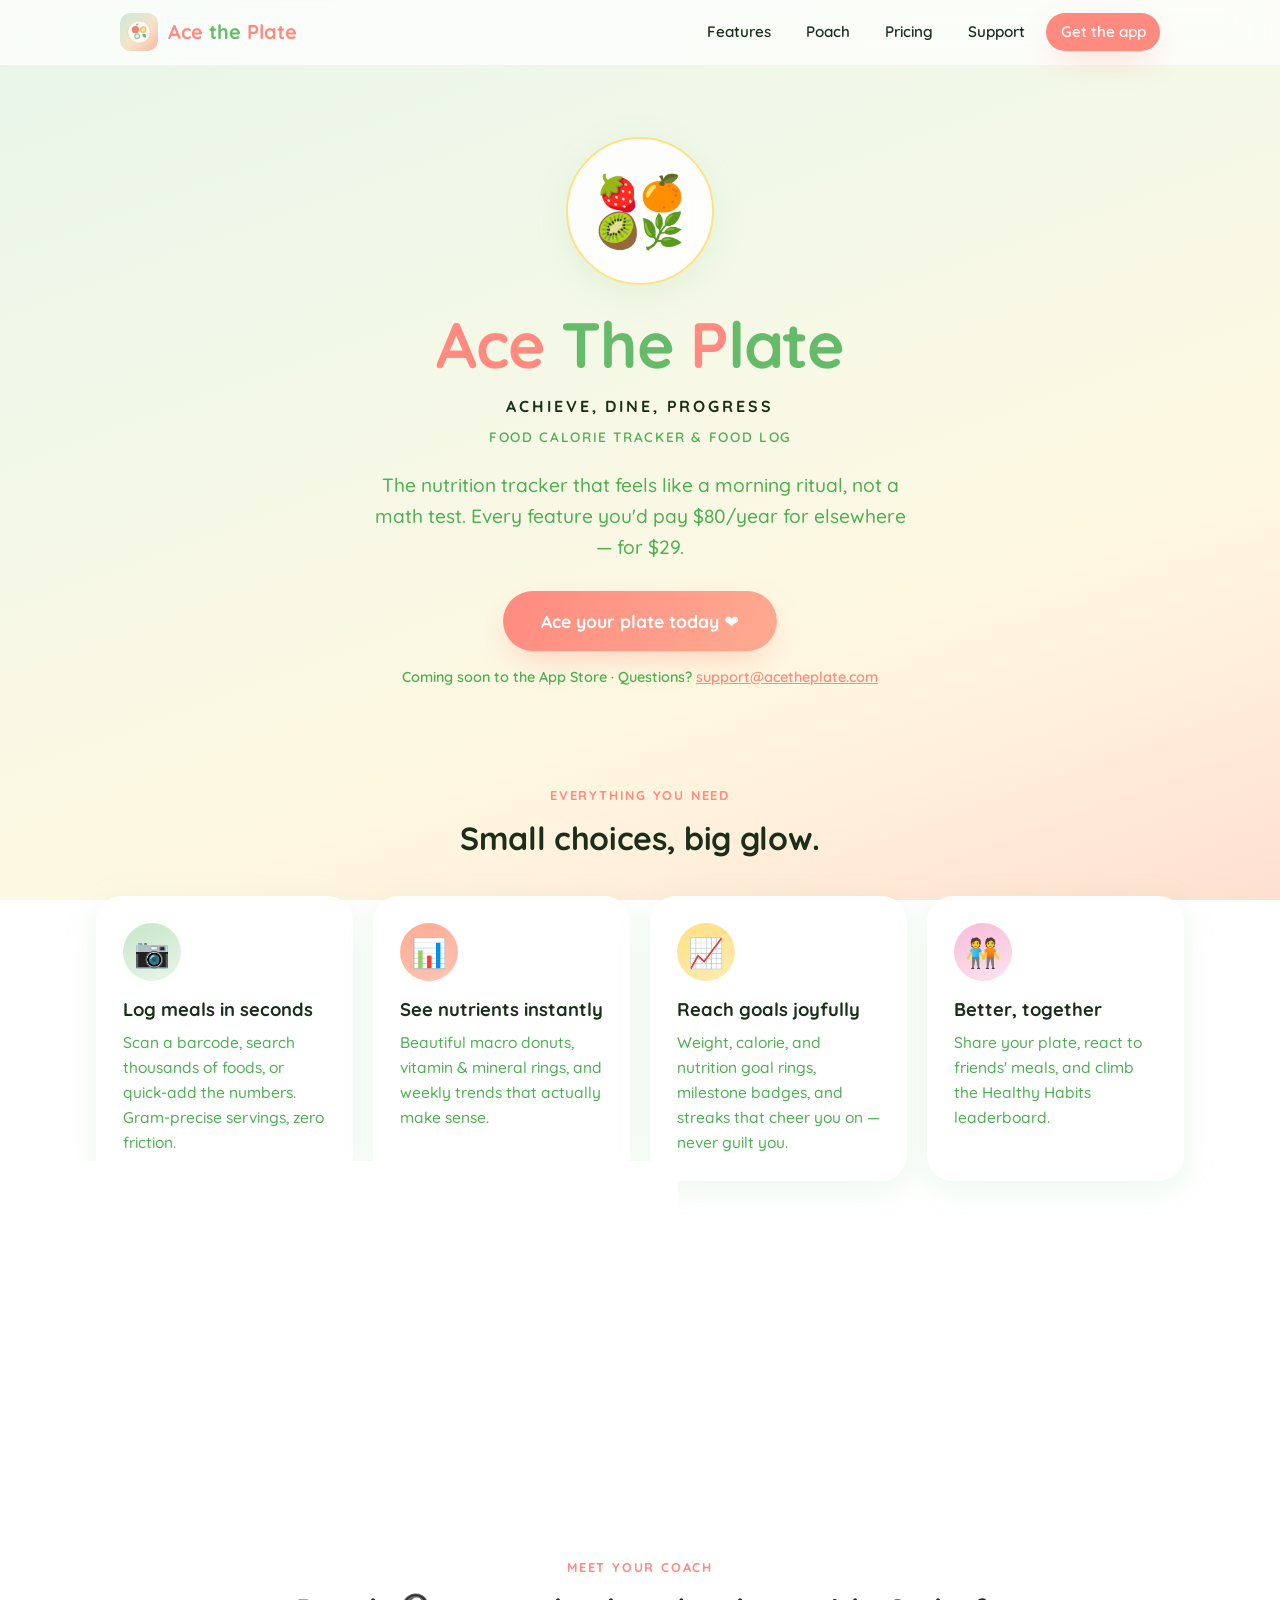
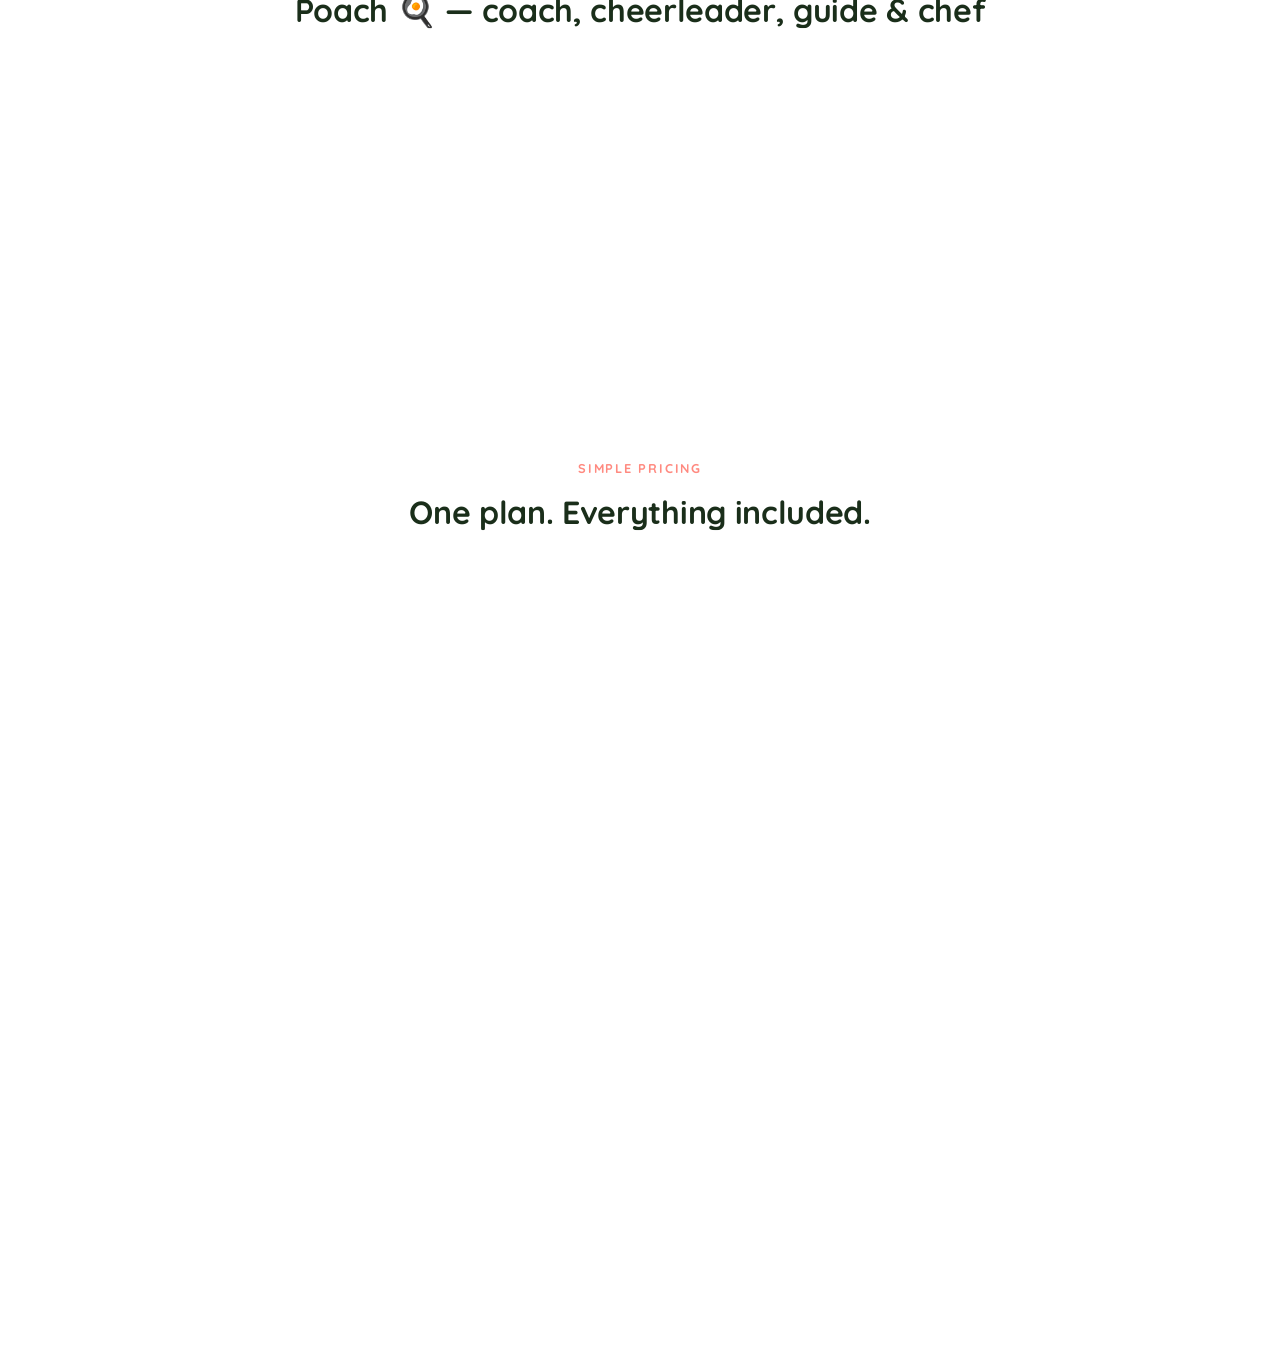
==== index.html @ fb05ac9e "Ace the Plate landing site + GitHub Pages deploy Landing page, Privacy Policy, Terms & Conditions, a" ====
<!doctype html>
<html lang="en">
<head>
  <meta charset="UTF-8" />
  <meta
    http-equiv="Content-Security-Policy"
    content="default-src 'self'; style-src 'self' 'unsafe-inline'; img-src 'self' data:; font-src 'self'; connect-src 'none'; script-src 'none'; base-uri 'self'; form-action 'self'; object-src 'none'"
  />
  <meta name="referrer" content="no-referrer" />
  <meta name="viewport" content="width=device-width, initial-scale=1.0" />
  <title>Ace the Plate — Achieve, Dine, Progress</title>
  <meta name="description" content="Ace the Plate is the joyful food calorie tracker & food log. Every feature you need — barcode scanning, insights, an offline AI coach — for just $29/year." />
  <link rel="icon" type="image/svg+xml" href="icon.svg" />
  <link rel="stylesheet" href="styles.css" />
</head>
<body>
  <header class="site">
    <div class="wrap">
      <a class="brand" href="index.html">
        <img src="icon.svg" alt="" width="38" height="38" />
        <span><span class="word-ace">Ace</span> <span class="word-the">the</span> <span class="word-ace">Plate</span></span>
      </a>
      <nav class="site-nav" aria-label="Site">
        <a href="#features">Features</a>
        <a href="#poach">Poach</a>
        <a href="#pricing">Pricing</a>
        <a href="support.html">Support</a>
        <a class="cta" href="#pricing">Get the app</a>
      </nav>
    </div>
  </header>

  <main>
    <!-- Hero -->
    <section class="hero wrap">
      <div class="plate" aria-hidden="true">
        <span class="floaty">🍓</span><span class="floaty-slow">🍊</span>
        <span class="floaty-slow">🥝</span><span class="floaty">🌿</span>
      </div>
      <h1><span class="ace">Ace</span> <span class="the">The</span> <span class="ace">P</span><span class="the">late</span></h1>
      <div class="slogan">ACHIEVE, DINE, PROGRESS</div>
      <div class="sub">FOOD CALORIE TRACKER &amp; FOOD LOG</div>
      <p class="lede">The nutrition tracker that feels like a morning ritual, not a math test. Every feature you'd pay $80/year for elsewhere — for $29.</p>
      <p style="margin-top:1.8rem">
        <a class="btn-coral" href="#pricing">Ace your plate today ❤️</a>
      </p>
      <p class="store-note">Coming soon to the App&nbsp;Store · Questions? <a href="mailto:support@acetheplate.com" style="color:var(--coral)">support@acetheplate.com</a></p>
    </section>

    <!-- Features -->
    <section class="block wrap" id="features">
      <span class="kicker">EVERYTHING YOU NEED</span>
      <h2>Small choices, big glow.</h2>
      <div class="grid-3">
        <div class="glass-card feature">
          <div class="emoji tint-mint">📷</div>
          <h3>Log meals in seconds</h3>
          <p>Scan a barcode, search thousands of foods, or quick-add the numbers. Gram-precise servings, zero friction.</p>
        </div>
        <div class="glass-card feature">
          <div class="emoji tint-coral">📊</div>
          <h3>See nutrients instantly</h3>
          <p>Beautiful macro donuts, vitamin &amp; mineral rings, and weekly trends that actually make sense.</p>
        </div>
        <div class="glass-card feature">
          <div class="emoji tint-butter">📈</div>
          <h3>Reach goals joyfully</h3>
          <p>Weight, calorie, and nutrition goal rings, milestone badges, and streaks that cheer you on — never guilt you.</p>
        </div>
        <div class="glass-card feature">
          <div class="emoji tint-blossom">🧑‍🤝‍🧑</div>
          <h3>Better, together</h3>
          <p>Share your plate, react to friends' meals, and climb the Healthy Habits leaderboard.</p>
        </div>
        <div class="glass-card feature">
          <div class="emoji tint-mint">💧</div>
          <h3>The whole picture</h3>
          <p>Fiber, water, weight trends in lbs or kg — everything on one calm, glassy dashboard.</p>
        </div>
        <div class="glass-card feature">
          <div class="emoji tint-coral">🔒</div>
          <h3>Private by design</h3>
          <p>Your diary lives on your device. No ads, no trackers, no selling your data. Ever.</p>
        </div>
      </div>
    </section>

    <!-- Poach -->
    <section class="block wrap" id="poach">
      <span class="kicker">MEET YOUR COACH</span>
      <h2>Poach 🍳 — coach, cheerleader, guide &amp; chef</h2>
      <div class="glass-card" style="max-width:44rem;margin:2rem auto 0;text-align:center">
        <div style="font-size:3.4rem" class="floaty">🍳</div>
        <p style="font-weight:600;margin-top:0.8rem">
          Poach reads your day — calories left, protein gaps, hydration, streaks — and coaches you through it.
          Ask for dinner ideas, a progress check, or a pep talk.
        </p>
        <p style="font-weight:500;color:var(--leaf);margin-top:0.8rem">
          Poach runs <strong>entirely on your device</strong>. The optional AI brain is a one-time download you choose
          to install later — after that, Poach works fully offline and your conversations never leave your phone.
        </p>
      </div>
    </section>

    <!-- Pricing -->
    <section class="block wrap" id="pricing">
      <span class="kicker">SIMPLE PRICING</span>
      <h2>One plan. Everything included.</h2>
      <div class="glass-card price-card">
        <div style="font-size:2rem">🏅</div>
        <div class="price">$29</div>
        <div class="per">per year · that's about 8¢ a day</div>
        <ul>
          <li>Unlimited food logging &amp; barcode scans</li>
          <li>Full macro + micronutrient insights</li>
          <li>Poach — your offline AI coach</li>
          <li>Goals, streaks, milestones &amp; community</li>
          <li>No ads. No data selling. Ever.</li>
        </ul>
        <p><a class="btn-coral" href="mailto:support@acetheplate.com?subject=Ace%20the%20Plate%20early%20access">Join the launch list →</a></p>
        <p class="compare" style="margin-top:1rem">Comparable apps: <s>$79.99/yr</s> — the ATP&nbsp;→&nbsp;ADP play: energy in, progress out. 😉</p>
      </div>
    </section>
  </main>

  <footer class="site">
    <div class="wrap">
      <a class="brand" href="index.html">
        <img src="icon.svg" alt="" width="30" height="30" />
        <span style="font-size:1rem"><span class="word-ace">Ace</span> <span class="word-the">the</span> <span class="word-ace">Plate</span></span>
      </a>
      <nav aria-label="Legal">
        <a href="privacy.html">Privacy Policy</a>
        <a href="terms.html">Terms &amp; Conditions</a>
        <a href="support.html">Support</a>
        <a href="mailto:support@acetheplate.com">support@acetheplate.com</a>
      </nav>
      <p class="fine">© 2026 Appenstance, LLC. Achieve, Dine, Progress. Ace the Plate is a wellness tool, not a medical device — see our <a href="terms.html">Terms</a>.</p>
    </div>
  </footer>
</body>
</html>
---- styles.css ----
/* Ace the Plate — marketing site, exact app design tokens (docs/DESIGN_SYSTEM.md) */

@font-face {
  font-family: "Quicksand";
  font-style: normal;
  font-weight: 300 700;
  font-display: swap;
  src: url("fonts/quicksand-latin-var.woff2") format("woff2");
}

@font-face {
  font-family: "Fraunces";
  font-style: normal;
  font-weight: 100 900;
  font-display: swap;
  src: url("fonts/fraunces-latin-var.woff2") format("woff2");
}

:root {
  --coral: #ff8a80;
  --coral-deep: #ff7a70;
  --coral-soft: #ffab91;
  --sage: #66bb6a;
  --sage-light: #81c784;
  --ink: #1a2e1a;
  --leaf: #4caf50;
  --glass: rgba(255, 255, 255, 0.85);
  --glass-border: rgba(255, 255, 255, 0.5);
  --shadow: 0 8px 32px rgba(129, 199, 132, 0.15);
  --glow: 0 12px 34px -10px rgba(255, 138, 128, 0.45);
  --radius-card: 26px;
}

* {
  margin: 0;
  padding: 0;
  box-sizing: border-box;
}

html {
  scroll-behavior: smooth;
}

body {
  font-family: "Quicksand", ui-rounded, "SF Pro Rounded", system-ui, sans-serif;
  color: var(--ink);
  background: linear-gradient(160deg, #e8f5e9 0%, #f1f8e9 30%, #fff8e1 70%, #ffe0d0 100%);
  background-attachment: fixed;
  min-height: 100vh;
  -webkit-font-smoothing: antialiased;
  line-height: 1.6;
}

.wrap {
  max-width: 68rem;
  margin: 0 auto;
  padding: 0 1.5rem;
}

.wrap-narrow {
  max-width: 46rem;
}

/* ---------- Header ---------- */
header.site {
  position: sticky;
  top: 0;
  z-index: 20;
  backdrop-filter: blur(24px);
  -webkit-backdrop-filter: blur(24px);
  background: rgba(255, 255, 255, 0.72);
  border-bottom: 1px solid var(--glass-border);
}

header.site .wrap {
  display: flex;
  align-items: center;
  justify-content: space-between;
  padding-top: 0.8rem;
  padding-bottom: 0.8rem;
  gap: 1rem;
}

.brand {
  display: flex;
  align-items: center;
  gap: 0.6rem;
  text-decoration: none;
  font-weight: 700;
  font-size: 1.25rem;
}

.brand img {
  width: 38px;
  height: 38px;
  border-radius: 10px;
}

.brand .word-ace { color: var(--coral); }
.brand .word-the { color: var(--sage); }

nav.site-nav {
  display: flex;
  gap: 0.4rem;
  flex-wrap: wrap;
}

nav.site-nav a {
  text-decoration: none;
  color: var(--ink);
  font-weight: 600;
  font-size: 0.95rem;
  padding: 0.45rem 0.9rem;
  border-radius: 999px;
  transition: background 0.2s;
}

nav.site-nav a:hover {
  background: rgba(255, 255, 255, 0.85);
}

nav.site-nav a.cta {
  background: var(--coral);
  color: #fff;
  box-shadow: var(--glow);
}

nav.site-nav a.cta:hover {
  background: var(--coral-deep);
}

/* ---------- Hero ---------- */
.hero {
  text-align: center;
  padding: 4.5rem 0 3rem;
  position: relative;
  overflow: hidden;
}

.hero .plate {
  width: 148px;
  height: 148px;
  margin: 0 auto 1.6rem;
  border-radius: 50%;
  background: var(--glass);
  backdrop-filter: blur(24px);
  border: 2px solid #ffe082;
  box-shadow: var(--shadow);
  display: grid;
  grid-template-columns: repeat(2, auto);
  place-content: center;
  place-items: center;
  font-size: 2.2rem;
  line-height: 1.1;
  overflow: hidden;
}

.hero h1 {
  font-size: clamp(2.6rem, 7vw, 4rem);
  font-weight: 700;
  letter-spacing: -0.02em;
  line-height: 1.05;
}

.hero h1 .ace { color: var(--coral); }
.hero h1 .the { color: var(--sage); }

.hero .slogan {
  margin-top: 1rem;
  font-weight: 700;
  letter-spacing: 0.18em;
  color: var(--ink);
}

.hero .sub {
  margin-top: 0.4rem;
  font-weight: 600;
  letter-spacing: 0.12em;
  font-size: 0.85rem;
  color: var(--leaf);
}

.hero p.lede {
  max-width: 34rem;
  margin: 1.4rem auto 0;
  font-size: 1.2rem;
  font-weight: 500;
  color: var(--leaf);
}

.floaty { animation: floaty 6s ease-in-out infinite; display: inline-block; }
.floaty-slow { animation: floaty 9s ease-in-out infinite; display: inline-block; }

@keyframes floaty {
  0%, 100% { transform: translateY(0); }
  50% { transform: translateY(-9px); }
}

/* ---------- Buttons ---------- */
.btn-coral {
  display: inline-block;
  background: linear-gradient(120deg, var(--coral) 0%, var(--coral-soft) 100%);
  color: #fff;
  font-weight: 700;
  font-size: 1.1rem;
  text-decoration: none;
  padding: 1rem 2.4rem;
  border-radius: 999px;
  box-shadow: var(--glow);
  transition: transform 0.15s;
}

.btn-coral:active { transform: scale(0.97); }

.btn-outline {
  display: inline-block;
  border: 1.5px solid var(--coral);
  color: var(--coral);
  font-weight: 700;
  text-decoration: none;
  padding: 0.9rem 2rem;
  border-radius: 999px;
  background: rgba(255, 255, 255, 0.5);
}

.store-note {
  margin-top: 0.9rem;
  font-size: 0.9rem;
  font-weight: 600;
  color: var(--leaf);
}

/* ---------- Cards ---------- */
.glass-card {
  background: var(--glass);
  backdrop-filter: blur(24px);
  -webkit-backdrop-filter: blur(24px);
  border: 1px solid var(--glass-border);
  border-radius: var(--radius-card);
  box-shadow: var(--shadow);
  padding: 1.6rem;
}

.grid-3 {
  display: grid;
  grid-template-columns: repeat(auto-fit, minmax(15rem, 1fr));
  gap: 1.25rem;
  margin-top: 2rem;
}

.feature .emoji {
  width: 58px;
  height: 58px;
  border-radius: 50%;
  display: grid;
  place-items: center;
  font-size: 1.8rem;
  margin-bottom: 0.9rem;
}

.tint-mint { background: linear-gradient(160deg, #c8e6c9, #e8f5e9); }
.tint-coral { background: linear-gradient(160deg, #ffab91, #ffc4b5); }
.tint-butter { background: linear-gradient(160deg, #ffe082, #ffecb3); }
.tint-blossom { background: linear-gradient(160deg, #f8bbd9, #fce4ef); }

.feature h3 {
  font-size: 1.15rem;
  margin-bottom: 0.35rem;
}

.feature p {
  font-weight: 500;
  color: var(--leaf);
  font-size: 0.97rem;
}

/* ---------- Sections ---------- */
section.block { padding: 3rem 0; }

section.block h2 {
  font-size: 2rem;
  text-align: center;
  letter-spacing: -0.01em;
}

section.block .kicker {
  display: block;
  text-align: center;
  color: var(--coral);
  font-weight: 700;
  letter-spacing: 0.14em;
  font-size: 0.8rem;
  margin-bottom: 0.5rem;
}

/* ---------- Pricing ---------- */
.price-card {
  max-width: 30rem;
  margin: 2rem auto 0;
  text-align: center;
  position: relative;
  overflow: hidden;
}

.price-card .price {
  font-family: "Fraunces", Georgia, serif;
  font-size: 4rem;
  color: var(--coral);
  font-weight: 600;
  line-height: 1;
}

.price-card .per {
  color: var(--leaf);
  font-weight: 600;
}

.price-card ul {
  list-style: none;
  margin: 1.4rem 0;
  text-align: left;
  display: inline-block;
}

.price-card li {
  font-weight: 600;
  padding: 0.28rem 0;
}

.price-card li::before {
  content: "✓";
  display: inline-grid;
  place-items: center;
  width: 1.35rem;
  height: 1.35rem;
  margin-right: 0.55rem;
  border-radius: 50%;
  background: #c8e6c9;
  color: #2e7d32;
  font-size: 0.8rem;
}

.compare {
  font-size: 0.95rem;
  font-weight: 600;
  color: var(--leaf);
}

.compare s { opacity: 0.7; }

/* ---------- Legal pages ---------- */
.legal {
  padding: 3rem 0 4rem;
}

.legal .glass-card {
  padding: 2.2rem clamp(1.4rem, 4vw, 2.6rem);
}

.legal h1 {
  font-size: 2.2rem;
  letter-spacing: -0.01em;
  margin-bottom: 0.3rem;
}

.legal .updated {
  color: var(--leaf);
  font-weight: 600;
  margin-bottom: 1.6rem;
}

.legal h2 {
  font-size: 1.25rem;
  margin: 1.8rem 0 0.5rem;
}

.legal p, .legal li {
  font-weight: 500;
  color: #2e4e2e;
}

.legal ul { padding-left: 1.3rem; margin: 0.5rem 0; }

.legal li { margin: 0.3rem 0; }

.legal a { color: var(--coral); font-weight: 600; }

.legal .note {
  background: linear-gradient(120deg, #fff6dc, #ffecb3);
  border-radius: 18px;
  padding: 0.9rem 1.2rem;
  font-weight: 600;
  margin: 1rem 0;
}

/* ---------- FAQ ---------- */
details {
  background: var(--glass);
  border: 1px solid var(--glass-border);
  border-radius: 20px;
  box-shadow: var(--shadow);
  padding: 1rem 1.3rem;
  margin: 0.8rem 0;
}

details summary {
  font-weight: 700;
  cursor: pointer;
  list-style: none;
}

details summary::after {
  content: "＋";
  float: right;
  color: var(--coral);
  font-weight: 700;
}

details[open] summary::after { content: "－"; }

details p {
  margin-top: 0.6rem;
  font-weight: 500;
  color: #2e4e2e;
}

/* ---------- Footer ---------- */
footer.site {
  margin-top: 2rem;
  backdrop-filter: blur(24px);
  background: rgba(255, 255, 255, 0.6);
  border-top: 1px solid var(--glass-border);
  padding: 2.2rem 0 2.6rem;
}

footer.site .wrap {
  display: flex;
  flex-wrap: wrap;
  gap: 1.2rem;
  align-items: center;
  justify-content: space-between;
}

footer.site nav {
  display: flex;
  gap: 1.2rem;
  flex-wrap: wrap;
}

footer.site a {
  color: var(--ink);
  font-weight: 600;
  text-decoration: none;
  font-size: 0.95rem;
}

footer.site a:hover { color: var(--coral); }

footer.site .fine {
  width: 100%;
  font-size: 0.85rem;
  font-weight: 500;
  color: var(--leaf);
}

@media (max-width: 640px) {
  header.site .wrap { flex-direction: column; }
}
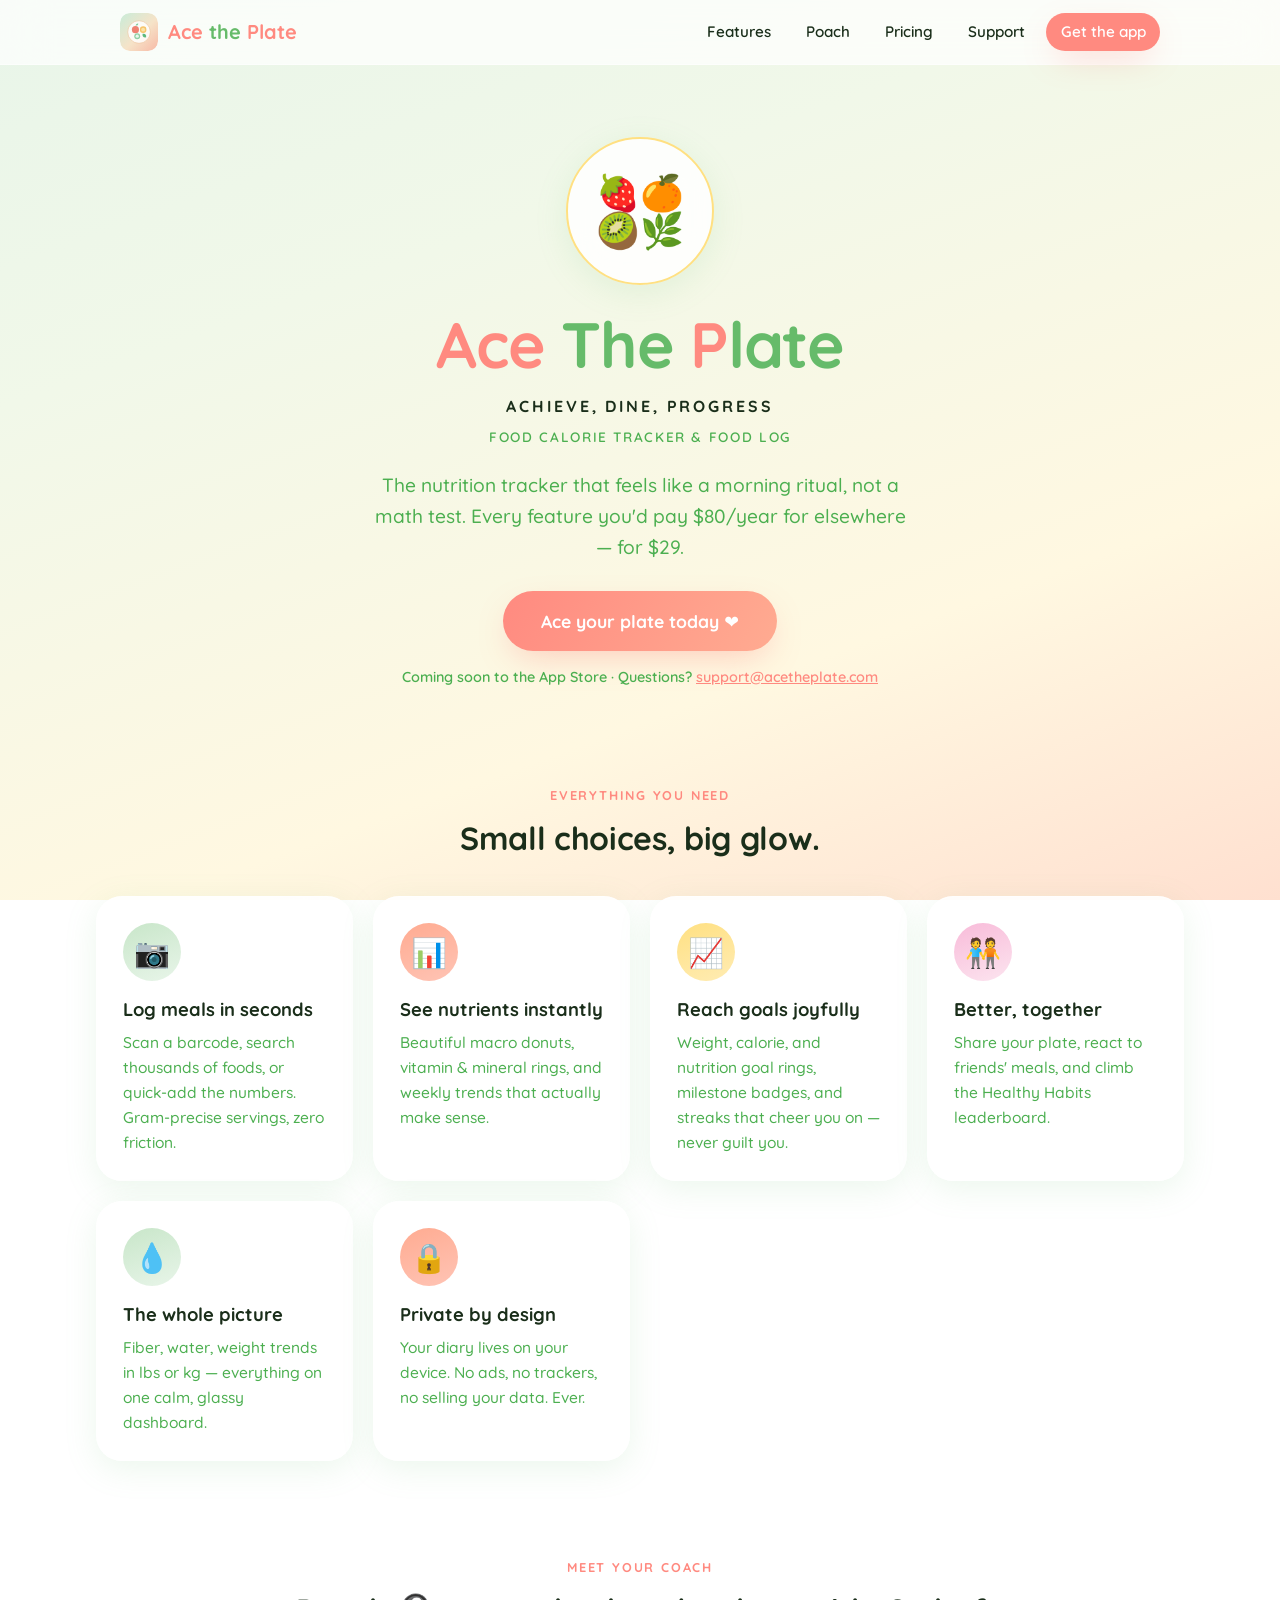
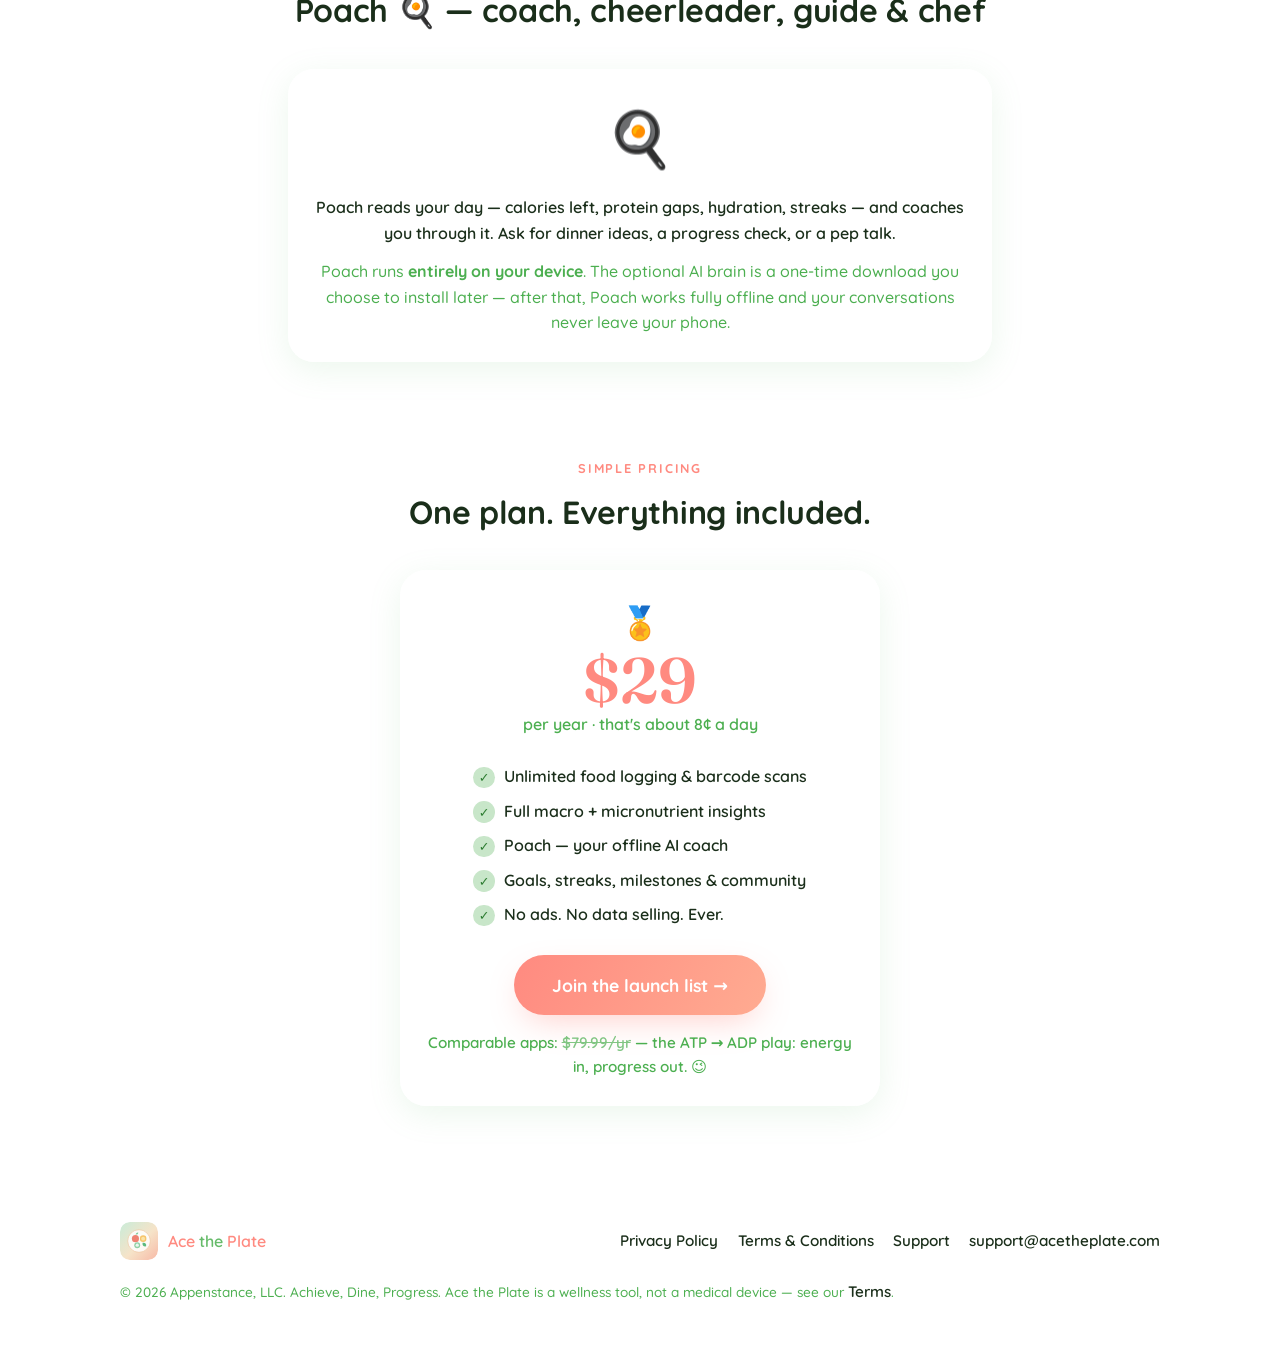
==== commit c857662b: "SEO: OG/Twitter/canonical, og-image, robots, sitemap, 404 Co-Authored-By: Claude Fable 5 <noreply@an" ====
--- a/index.html
+++ b/index.html
@@ -12,6 +12,19 @@
   <meta name="description" content="Ace the Plate is the joyful food calorie tracker & food log. Every feature you need — barcode scanning, insights, an offline AI coach — for just $29/year." />
   <link rel="icon" type="image/svg+xml" href="icon.svg" />
   <link rel="stylesheet" href="styles.css" />
+  <link rel="canonical" href="https://acetheplate.com/" />
+  <meta property="og:type" content="website" />
+  <meta property="og:site_name" content="Ace the Plate" />
+  <meta property="og:title" content="Ace the Plate — Achieve, Dine, Progress" />
+  <meta property="og:description" content="The joyful food calorie tracker & food log. Barcode scanning, nutrition insights, an offline AI coach — for just $29/year." />
+  <meta property="og:url" content="https://acetheplate.com/" />
+  <meta property="og:image" content="https://acetheplate.com/og-image.png" />
+  <meta property="og:image:width" content="1200" />
+  <meta property="og:image:height" content="630" />
+  <meta name="twitter:card" content="summary_large_image" />
+  <meta name="twitter:title" content="Ace the Plate — Achieve, Dine, Progress" />
+  <meta name="twitter:description" content="The joyful food calorie tracker & food log. Barcode scanning, nutrition insights, an offline AI coach — for just $29/year." />
+  <meta name="twitter:image" content="https://acetheplate.com/og-image.png" />
 </head>
 <body>
   <header class="site">
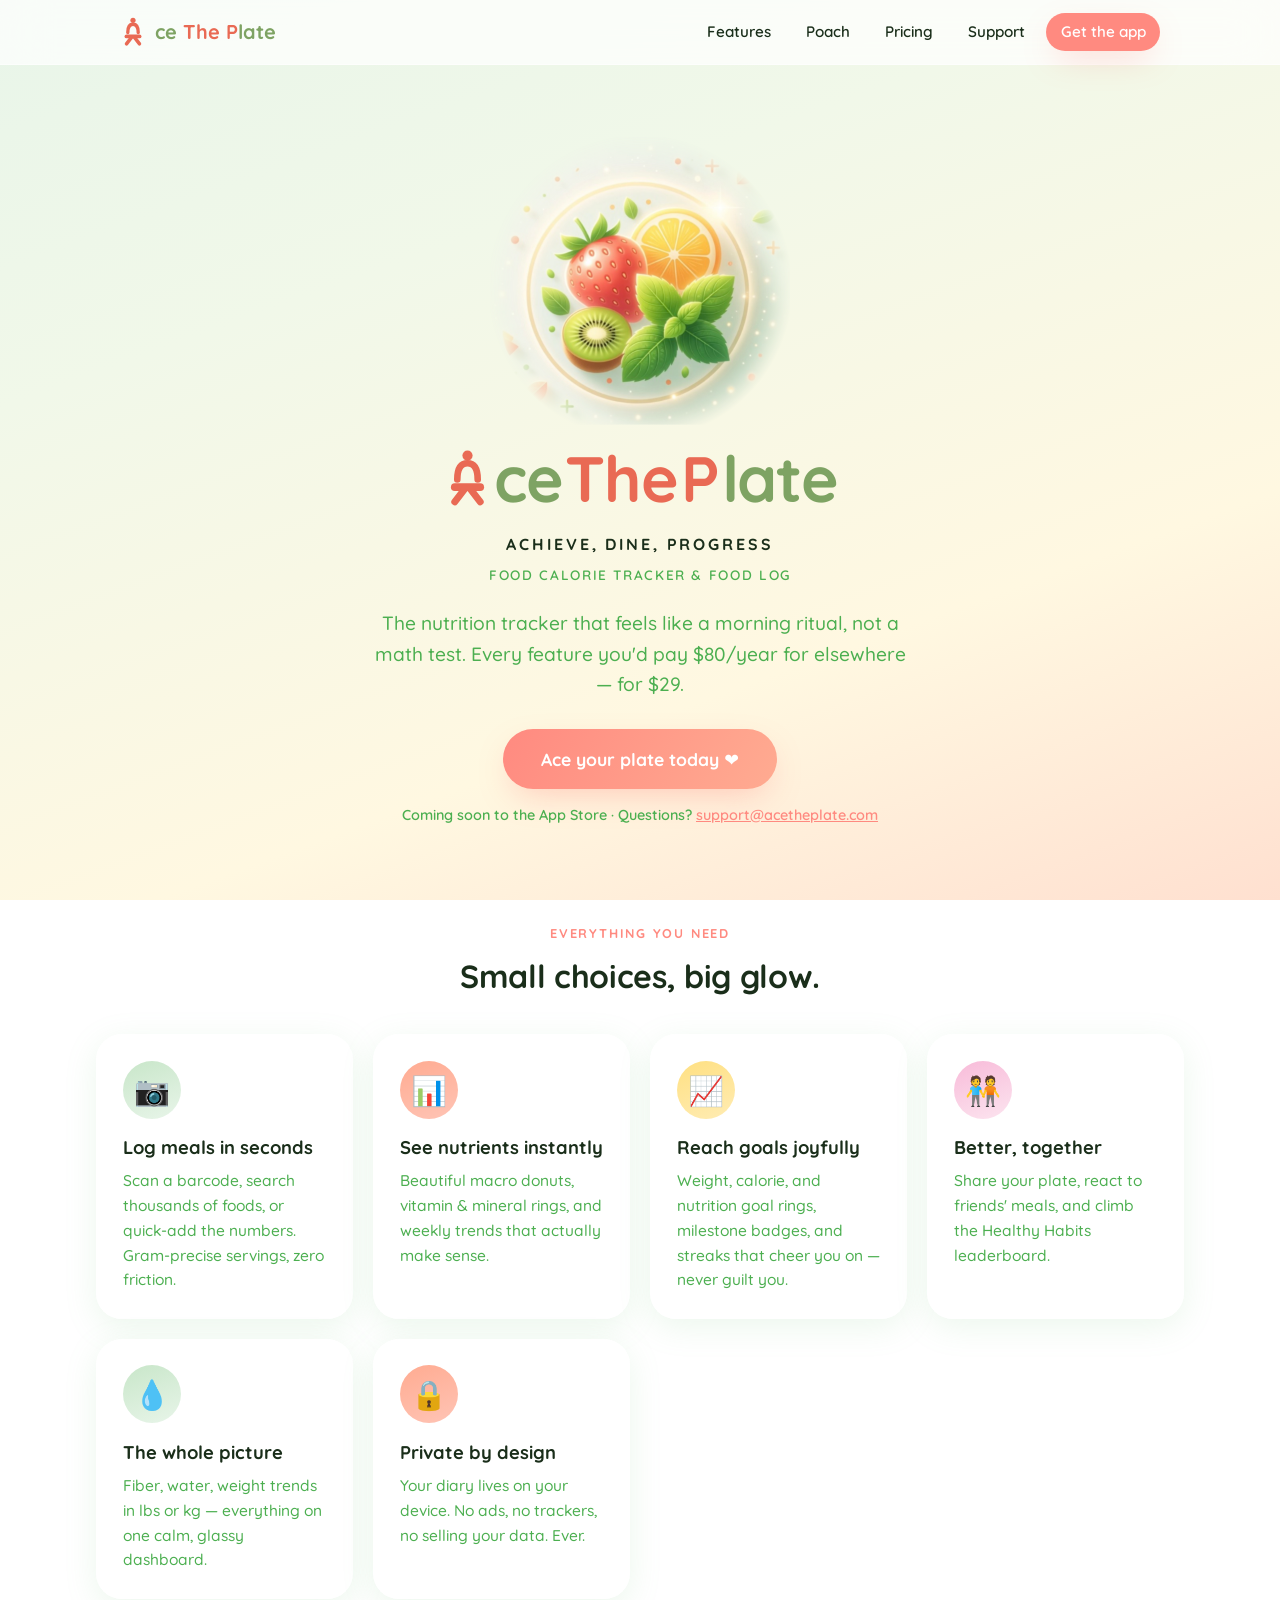
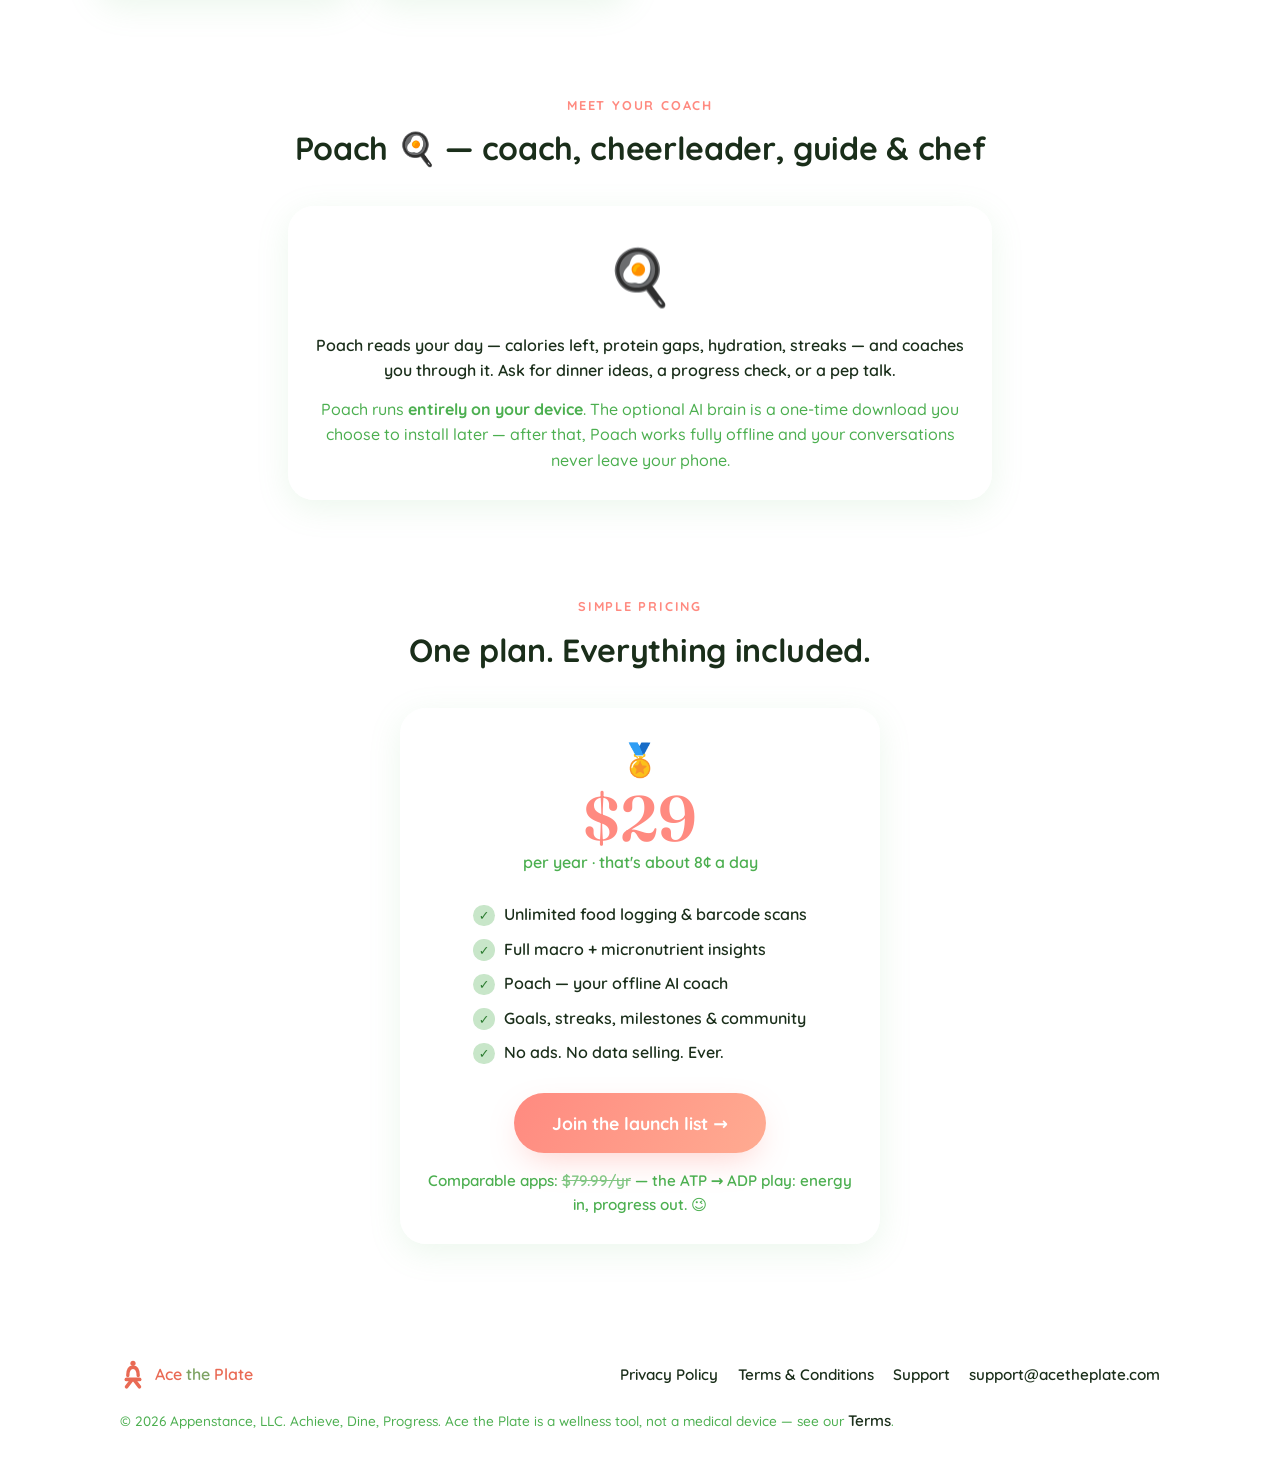
==== commit 0b3123b4: "Real plate art hero + figure-A logo (match app splash) Co-Authored-By: Claude Fable 5 <noreply@anthr" ====
--- a/index.html
+++ b/index.html
@@ -10,7 +10,7 @@
   <meta name="viewport" content="width=device-width, initial-scale=1.0" />
   <title>Ace the Plate — Achieve, Dine, Progress</title>
   <meta name="description" content="Ace the Plate is the joyful food calorie tracker & food log. Every feature you need — barcode scanning, insights, an offline AI coach — for just $29/year." />
-  <link rel="icon" type="image/svg+xml" href="icon.svg" />
+  <link rel="icon" type="image/svg+xml" href="logo-a.svg" />
   <link rel="stylesheet" href="styles.css" />
   <link rel="canonical" href="https://acetheplate.com/" />
   <meta property="og:type" content="website" />
@@ -30,8 +30,8 @@
   <header class="site">
     <div class="wrap">
       <a class="brand" href="index.html">
-        <img src="icon.svg" alt="" width="38" height="38" />
-        <span><span class="word-ace">Ace</span> <span class="word-the">the</span> <span class="word-ace">Plate</span></span>
+        <img src="logo-a.svg" alt="" width="26" height="30" class="brand-mark" />
+        <span class="wordmark"><span class="w-green">ce</span> <span class="w-coral">The</span> <span class="w-coral">P</span><span class="w-green">late</span></span>
       </a>
       <nav class="site-nav" aria-label="Site">
         <a href="#features">Features</a>
@@ -46,11 +46,11 @@
   <main>
     <!-- Hero -->
     <section class="hero wrap">
-      <div class="plate" aria-hidden="true">
-        <span class="floaty">🍓</span><span class="floaty-slow">🍊</span>
-        <span class="floaty-slow">🥝</span><span class="floaty">🌿</span>
-      </div>
-      <h1><span class="ace">Ace</span> <span class="the">The</span> <span class="ace">P</span><span class="the">late</span></h1>
+      <img src="hero-plate.png" alt="A plate of fresh strawberry, orange, kiwi and mint" class="hero-plate floaty-slow" width="320" height="320" />
+      <h1 class="hero-wordmark">
+        <img src="logo-a.svg" alt="A" class="hero-a" width="52" height="60" />
+        <span class="w-green">ce</span> <span class="w-coral">The</span> <span class="w-coral">P</span><span class="w-green">late</span>
+      </h1>
       <div class="slogan">ACHIEVE, DINE, PROGRESS</div>
       <div class="sub">FOOD CALORIE TRACKER &amp; FOOD LOG</div>
       <p class="lede">The nutrition tracker that feels like a morning ritual, not a math test. Every feature you'd pay $80/year for elsewhere — for $29.</p>
@@ -139,7 +139,7 @@
   <footer class="site">
     <div class="wrap">
       <a class="brand" href="index.html">
-        <img src="icon.svg" alt="" width="30" height="30" />
+        <img src="logo-a.svg" alt="" width="30" height="30" />
         <span style="font-size:1rem"><span class="word-ace">Ace</span> <span class="word-the">the</span> <span class="word-ace">Plate</span></span>
       </a>
       <nav aria-label="Legal">
--- a/styles.css
+++ b/styles.css
@@ -90,14 +90,17 @@
   font-size: 1.25rem;
 }
 
-.brand img {
-  width: 38px;
-  height: 38px;
-  border-radius: 10px;
-}
-
-.brand .word-ace { color: var(--coral); }
-.brand .word-the { color: var(--sage); }
+.brand img,
+.brand .brand-mark {
+  height: 30px;
+  width: auto;
+  border-radius: 0;
+}
+
+/* Two-tone wordmark (green / coral), matching the app splash */
+.wordmark { display: inline; white-space: nowrap; }
+.w-green, .word-the { color: #7ea363; }
+.w-coral, .word-ace { color: #e96a54; }
 
 nav.site-nav {
   display: flex;
@@ -137,33 +140,33 @@
   overflow: hidden;
 }
 
-.hero .plate {
-  width: 148px;
-  height: 148px;
-  margin: 0 auto 1.6rem;
-  border-radius: 50%;
-  background: var(--glass);
-  backdrop-filter: blur(24px);
-  border: 2px solid #ffe082;
-  box-shadow: var(--shadow);
-  display: grid;
-  grid-template-columns: repeat(2, auto);
-  place-content: center;
-  place-items: center;
-  font-size: 2.2rem;
-  line-height: 1.1;
-  overflow: hidden;
-}
-
-.hero h1 {
+/* Real brand plate art, edges softly masked into the wash */
+.hero .hero-plate {
+  width: 300px;
+  max-width: 78vw;
+  height: auto;
+  margin: 0 auto 0.5rem;
+  display: block;
+  -webkit-mask-image: radial-gradient(circle at 50% 50%, #000 56%, transparent 72%);
+  mask-image: radial-gradient(circle at 50% 50%, #000 56%, transparent 72%);
+}
+
+.hero h1.hero-wordmark {
   font-size: clamp(2.6rem, 7vw, 4rem);
   font-weight: 700;
   letter-spacing: -0.02em;
   line-height: 1.05;
-}
-
-.hero h1 .ace { color: var(--coral); }
-.hero h1 .the { color: var(--sage); }
+  display: inline-flex;
+  align-items: center;
+  justify-content: center;
+  gap: 0.05em;
+}
+
+.hero .hero-a {
+  height: 0.92em;
+  width: auto;
+  margin-right: -0.04em;
+}
 
 .hero .slogan {
   margin-top: 1rem;
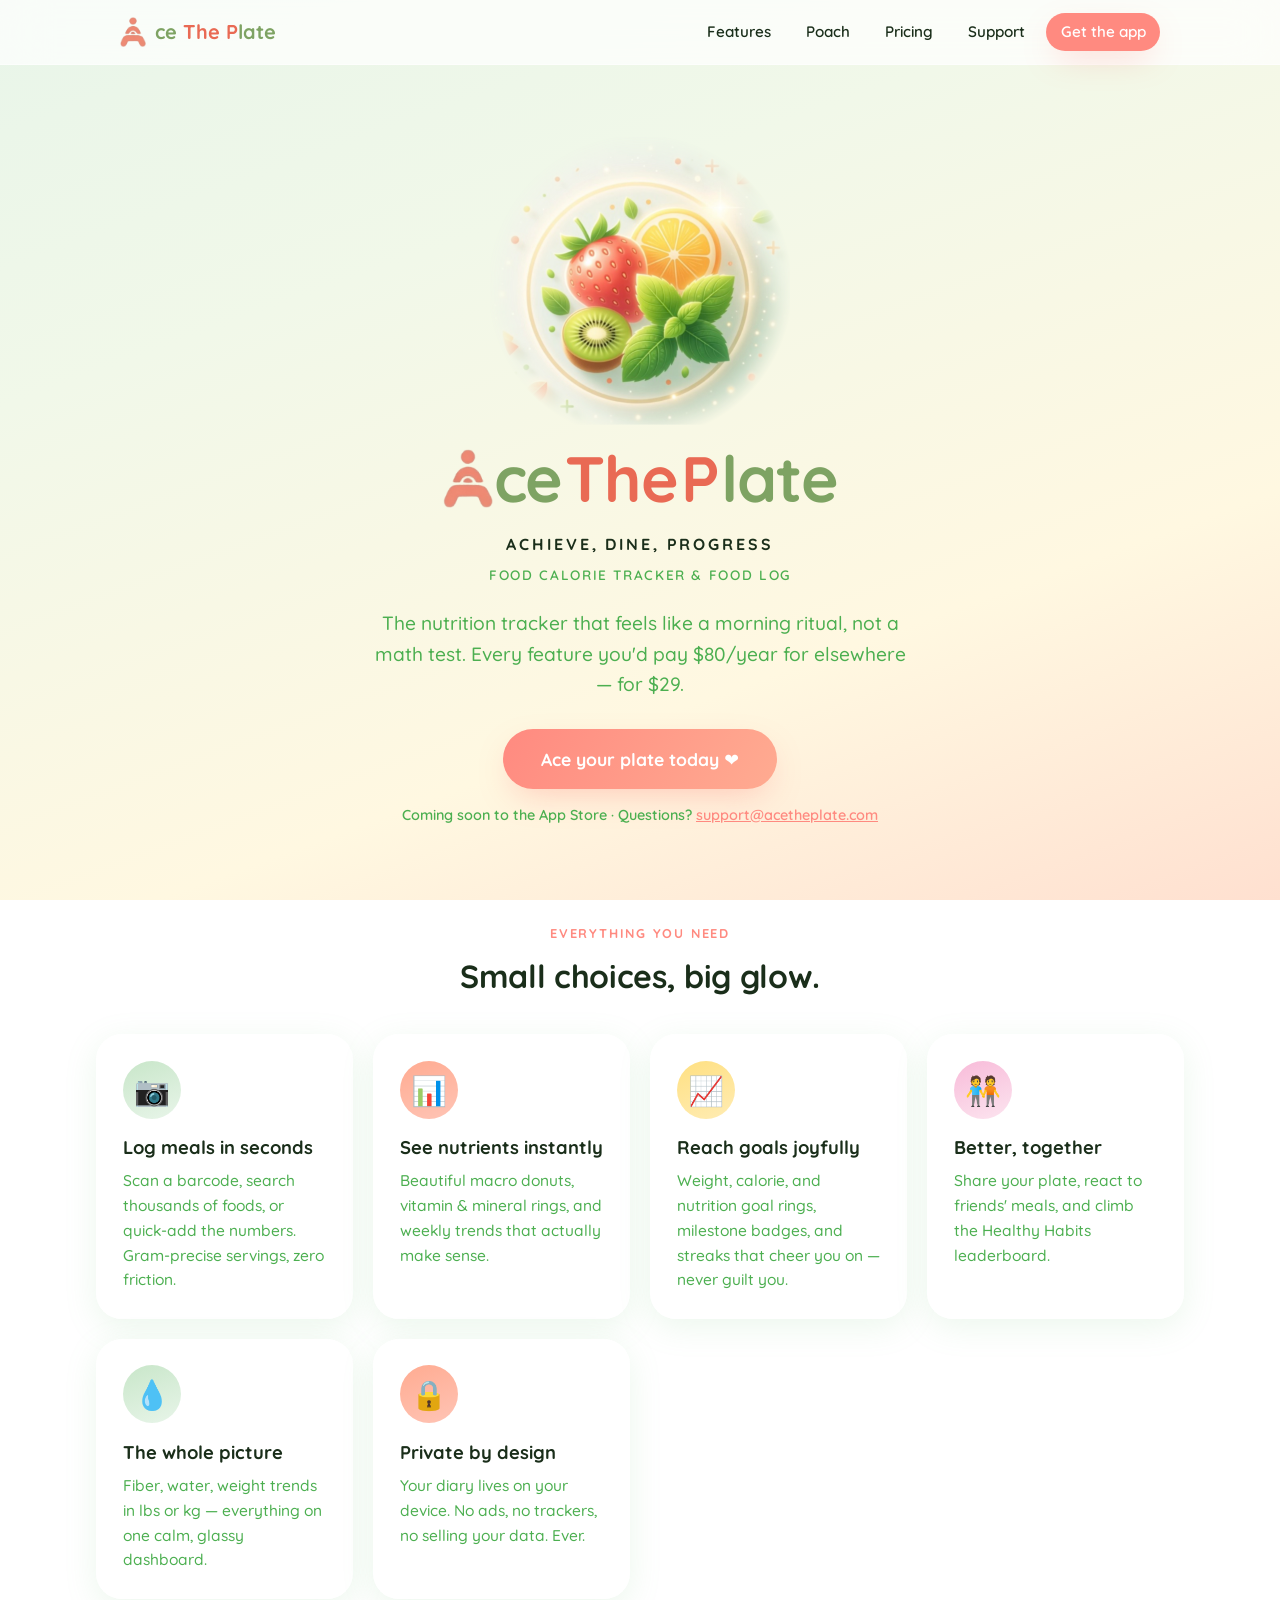
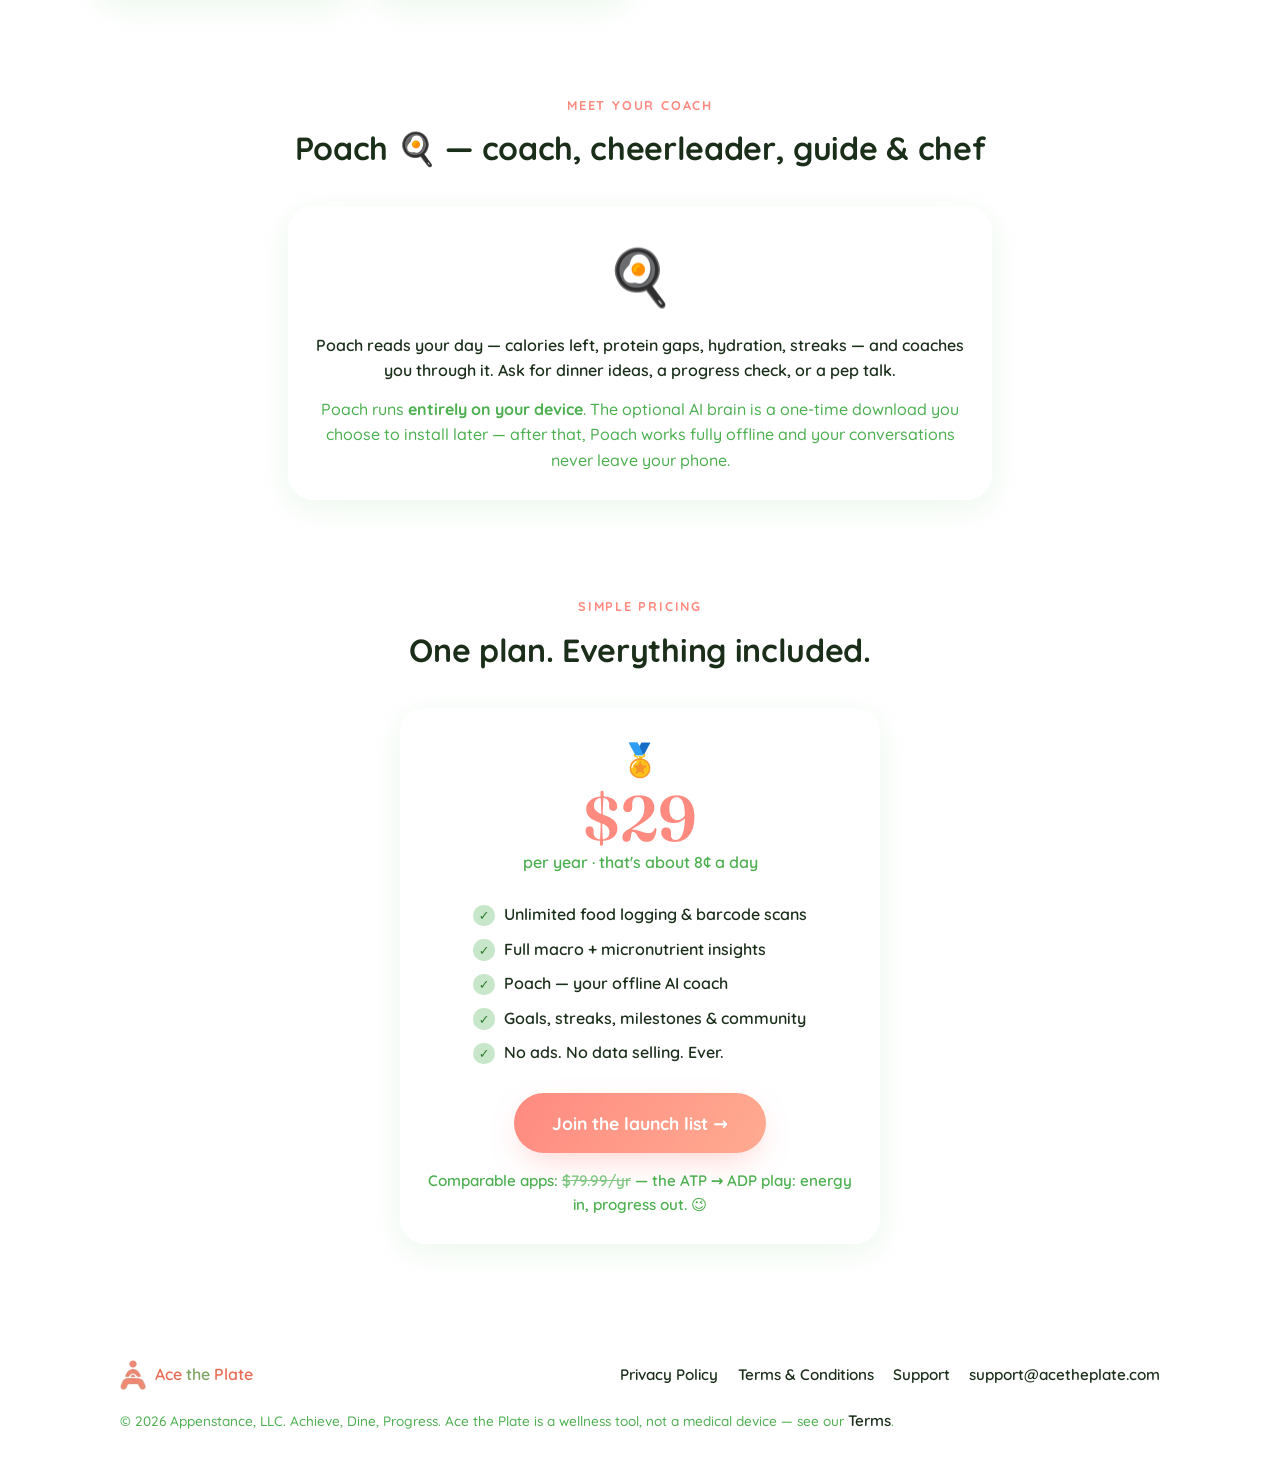
==== commit 34e27faf: "Use the real logo A (pixel-exact from reference) Co-Authored-By: Claude Fable 5 <noreply@anthropic.c" ====
--- a/index.html
+++ b/index.html
@@ -10,7 +10,7 @@
   <meta name="viewport" content="width=device-width, initial-scale=1.0" />
   <title>Ace the Plate — Achieve, Dine, Progress</title>
   <meta name="description" content="Ace the Plate is the joyful food calorie tracker & food log. Every feature you need — barcode scanning, insights, an offline AI coach — for just $29/year." />
-  <link rel="icon" type="image/svg+xml" href="logo-a.svg" />
+  <link rel="icon" type="image/png" href="logo-a.png" />
   <link rel="stylesheet" href="styles.css" />
   <link rel="canonical" href="https://acetheplate.com/" />
   <meta property="og:type" content="website" />
@@ -30,7 +30,7 @@
   <header class="site">
     <div class="wrap">
       <a class="brand" href="index.html">
-        <img src="logo-a.svg" alt="" width="26" height="30" class="brand-mark" />
+        <img src="logo-a.png" alt="" width="26" height="30" class="brand-mark" />
         <span class="wordmark"><span class="w-green">ce</span> <span class="w-coral">The</span> <span class="w-coral">P</span><span class="w-green">late</span></span>
       </a>
       <nav class="site-nav" aria-label="Site">
@@ -48,7 +48,7 @@
     <section class="hero wrap">
       <img src="hero-plate.png" alt="A plate of fresh strawberry, orange, kiwi and mint" class="hero-plate floaty-slow" width="320" height="320" />
       <h1 class="hero-wordmark">
-        <img src="logo-a.svg" alt="A" class="hero-a" width="52" height="60" />
+        <img src="logo-a.png" alt="A" class="hero-a" width="52" height="60" />
         <span class="w-green">ce</span> <span class="w-coral">The</span> <span class="w-coral">P</span><span class="w-green">late</span>
       </h1>
       <div class="slogan">ACHIEVE, DINE, PROGRESS</div>
@@ -139,7 +139,7 @@
   <footer class="site">
     <div class="wrap">
       <a class="brand" href="index.html">
-        <img src="logo-a.svg" alt="" width="30" height="30" />
+        <img src="logo-a.png" alt="" width="30" height="30" />
         <span style="font-size:1rem"><span class="word-ace">Ace</span> <span class="word-the">the</span> <span class="word-ace">Plate</span></span>
       </a>
       <nav aria-label="Legal">
